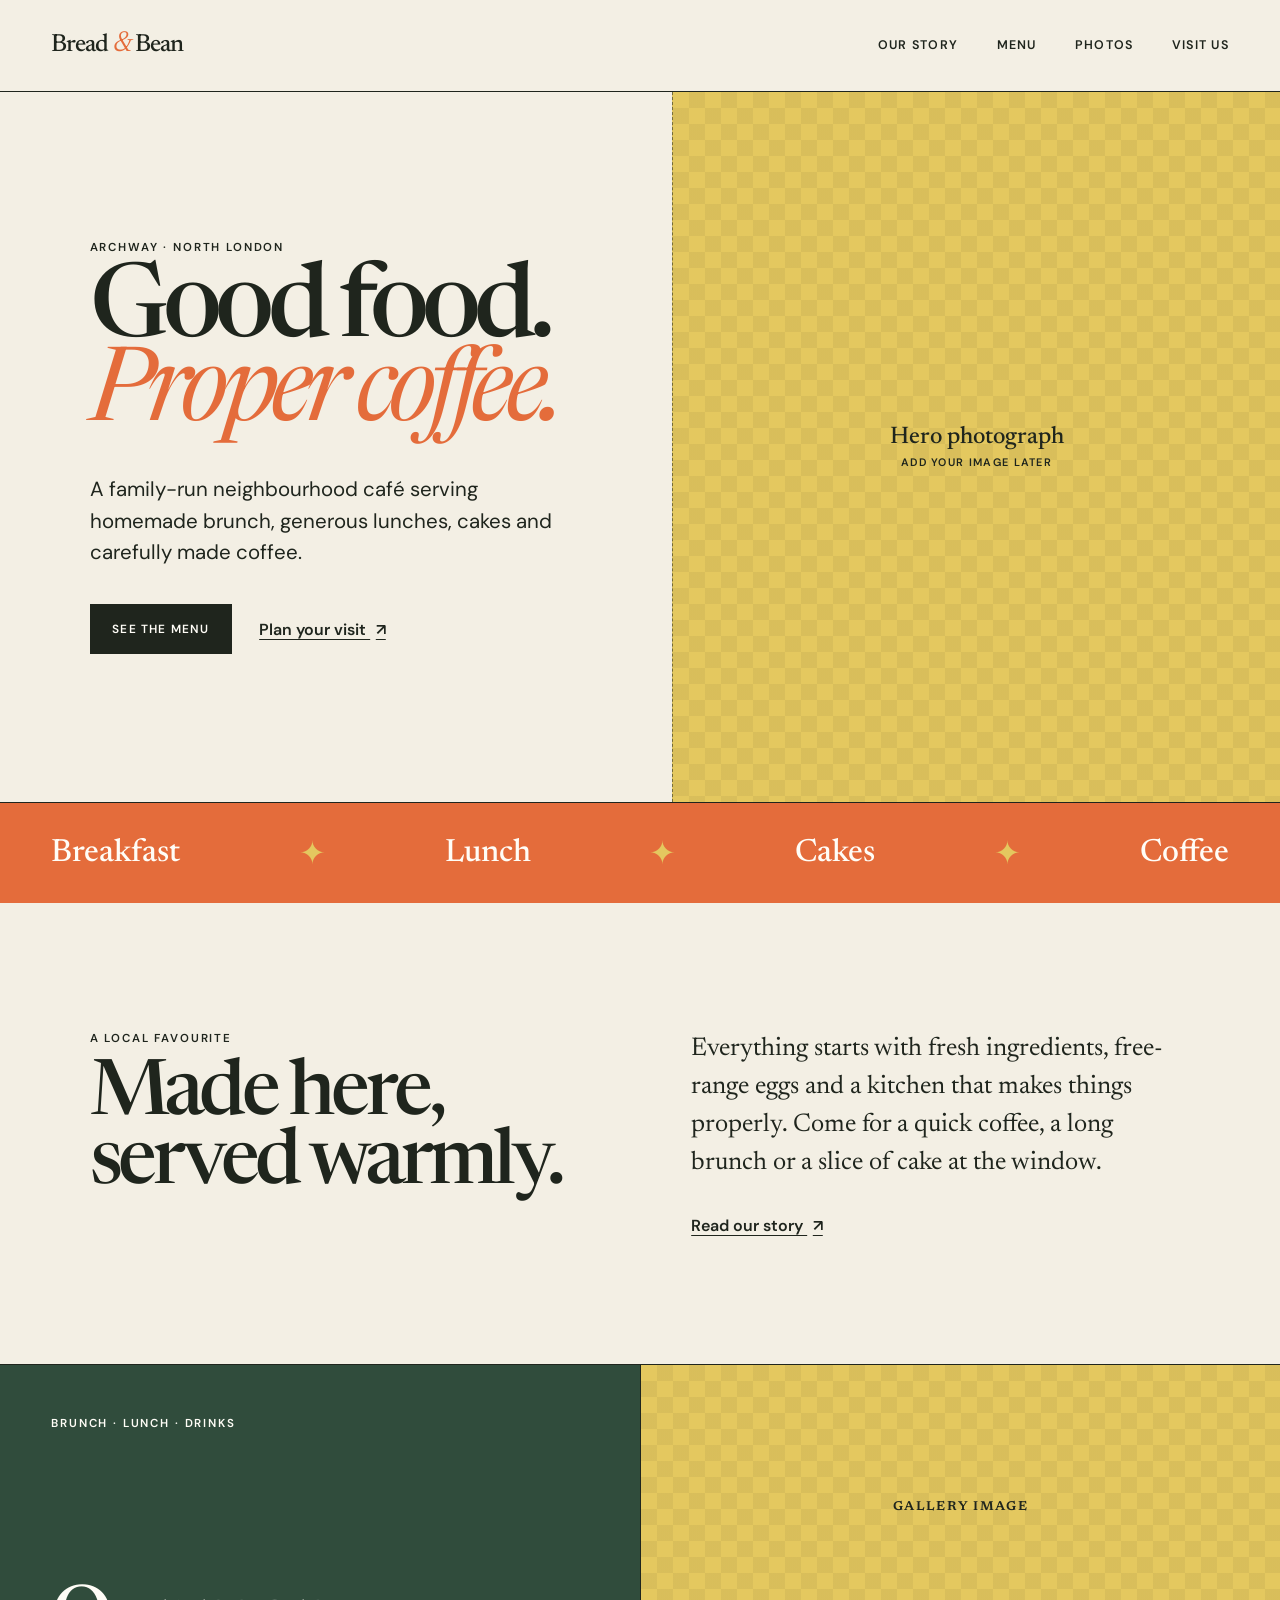
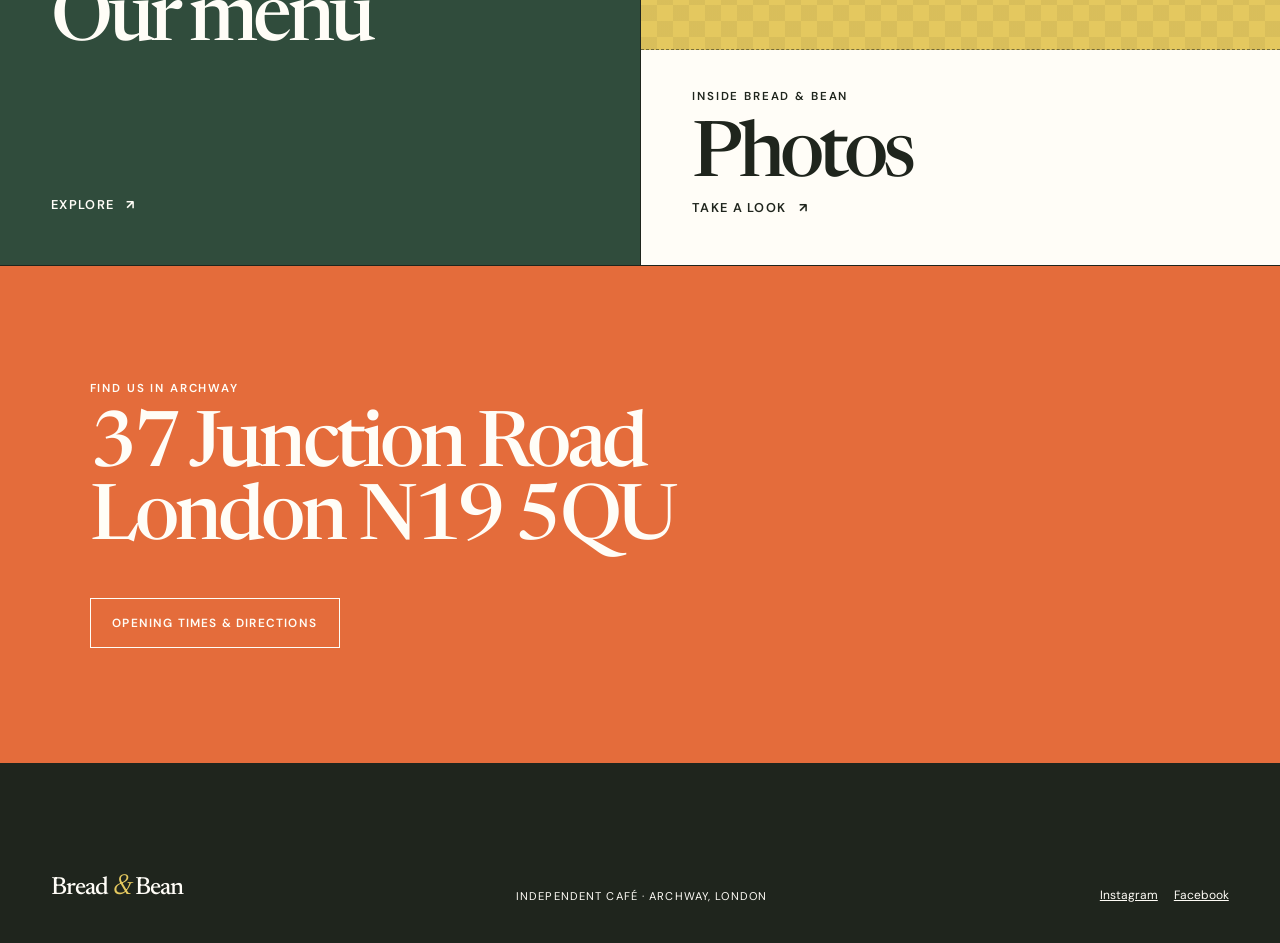
==== index.html @ e7929619 "v1" ====
<!doctype html>
<html lang="en-GB">
<head>
  <meta charset="utf-8">
  <meta name="viewport" content="width=device-width, initial-scale=1">
  <meta name="description" content="Bread & Bean is an independent neighbourhood café serving homemade brunch, lunch and coffee.">
  <title>Bread & Bean | Neighbourhood café</title>
  <link rel="preconnect" href="https://fonts.googleapis.com">
  <link rel="preconnect" href="https://fonts.gstatic.com" crossorigin>
  <link href="https://fonts.googleapis.com/css2?family=DM+Sans:wght@400;500;600&family=Newsreader:opsz,wght@6..72,400;6..72,500&display=swap" rel="stylesheet">
  <link rel="stylesheet" href="/assets/styles.css">
  <script src="https://identity.netlify.com/v1/netlify-identity-widget.js"></script>
  <script src="/assets/site.js" defer></script>
  <script src="/assets/identity.js" defer></script>
</head>
<body>
  <a class="skip-link" href="#main">Skip to content</a>
  <header class="site-header">
    <a class="brand" href="/" aria-label="Bread and Bean home">
      <span>Bread</span><i>&amp;</i><span>Bean</span>
    </a>
    <button class="nav-toggle" type="button" aria-expanded="false" aria-controls="site-nav">Menu</button>
    <nav id="site-nav" class="site-nav" aria-label="Main navigation">
      <a href="/story.html">Our story</a>
      <a href="/menu.html">Menu</a>
      <a href="/gallery.html">Photos</a>
      <a href="/contact.html">Visit us</a>
    </nav>
  </header>

  <main id="main">
    <section class="hero">
      <div class="hero-copy">
        <p class="eyebrow">Archway · North London</p>
        <h1>Good food.<br><em>Proper coffee.</em></h1>
        <p class="hero-intro">A family-run neighbourhood café serving homemade brunch, generous lunches, cakes and carefully made coffee.</p>
        <div class="button-row">
          <a class="button button-dark" href="/menu.html">See the menu</a>
          <a class="text-link" href="/contact.html">Plan your visit <span>↗</span></a>
        </div>
      </div>
      <div class="image-placeholder hero-placeholder" role="img" aria-label="Placeholder for café hero photograph">
        <span>Hero photograph</span>
        <small>Add your image later</small>
      </div>
    </section>

    <section class="marquee" aria-label="What we serve">
      <span>Breakfast</span><i>✦</i><span>Lunch</span><i>✦</i><span>Cakes</span><i>✦</i><span>Coffee</span>
    </section>

    <section class="welcome split-section">
      <div>
        <p class="eyebrow">A local favourite</p>
        <h2>Made here,<br>served warmly.</h2>
      </div>
      <div class="body-copy">
        <p>Everything starts with fresh ingredients, free-range eggs and a kitchen that makes things properly. Come for a quick coffee, a long brunch or a slice of cake at the window.</p>
        <a class="text-link" href="/story.html">Read our story <span>↗</span></a>
      </div>
    </section>

    <section class="feature-grid">
      <a class="feature-card feature-menu" href="/menu.html">
        <p class="eyebrow">Brunch · Lunch · Drinks</p>
        <h2>Our menu</h2>
        <span>Explore <b>↗</b></span>
      </a>
      <a class="feature-card feature-photo" href="/gallery.html">
        <div class="image-placeholder card-placeholder" aria-hidden="true"><span>Gallery image</span></div>
        <div>
          <p class="eyebrow">Inside Bread &amp; Bean</p>
          <h2>Photos</h2>
          <span>Take a look <b>↗</b></span>
        </div>
      </a>
    </section>

    <section class="visit-strip">
      <p class="eyebrow">Find us in Archway</p>
      <h2>37 Junction Road<br>London N19 5QU</h2>
      <a class="button button-light" href="/contact.html">Opening times &amp; directions</a>
    </section>
  </main>

  <footer class="site-footer">
    <a class="brand brand-footer" href="/"><span>Bread</span><i>&amp;</i><span>Bean</span></a>
    <p>Independent café · Archway, London</p>
    <div>
      <a href="#" aria-label="Instagram placeholder">Instagram</a>
      <a href="#" aria-label="Facebook placeholder">Facebook</a>
    </div>
  </footer>
</body>
</html>
---- assets/styles.css ----
:root {
  --cream: #f3efe4;
  --ink: #1f251d;
  --green: #304c3c;
  --orange: #e46c3b;
  --yellow: #e4c85f;
  --white: #fffdf7;
  --line: rgba(31, 37, 29, .24);
  --serif: "Newsreader", Georgia, serif;
  --sans: "DM Sans", Arial, sans-serif;
}

* { box-sizing: border-box; }
html { scroll-behavior: smooth; }
body { margin: 0; background: var(--cream); color: var(--ink); font-family: var(--sans); }
a { color: inherit; }
img { display: block; max-width: 100%; }
.skip-link { position: fixed; left: 1rem; top: -4rem; z-index: 20; background: var(--ink); color: white; padding: .8rem 1rem; }
.skip-link:focus { top: 1rem; }
.eyebrow { margin: 0 0 1rem; font-size: .72rem; font-weight: 600; letter-spacing: .16em; text-transform: uppercase; }

.site-header {
  min-height: 92px;
  padding: 0 clamp(1.25rem, 4vw, 4rem);
  display: flex;
  align-items: center;
  justify-content: space-between;
  border-bottom: 1px solid var(--ink);
  background: var(--cream);
  position: relative;
  z-index: 10;
}
.brand { display: flex; align-items: baseline; gap: .28rem; text-decoration: none; font: 500 1.55rem/1 var(--serif); letter-spacing: -.04em; }
.brand i { color: var(--orange); font-size: 1.8rem; font-weight: 400; }
.site-nav { display: flex; align-items: center; gap: clamp(1.25rem, 3vw, 2.7rem); }
.site-nav a { font-size: .78rem; font-weight: 600; text-decoration: none; text-transform: uppercase; letter-spacing: .1em; padding: .5rem 0; border-bottom: 1px solid transparent; }
.site-nav a:hover, .site-nav a.active { border-color: var(--ink); }
.nav-toggle { display: none; border: 0; background: none; font: 600 .78rem var(--sans); text-transform: uppercase; letter-spacing: .1em; }

.hero { min-height: 710px; display: grid; grid-template-columns: 1.05fr .95fr; border-bottom: 1px solid var(--ink); }
.hero-copy { padding: clamp(5rem, 9vw, 9rem) clamp(1.25rem, 7vw, 7rem); align-self: center; }
.hero h1, .page-hero h1 { margin: 0; font: 500 clamp(4.2rem, 8vw, 8.5rem)/.82 var(--serif); letter-spacing: -.065em; }
.hero h1 em, .page-hero h1 em { color: var(--orange); font-weight: 400; }
.hero-intro { max-width: 34rem; margin: 2.2rem 0; font: 400 clamp(1.1rem, 1.6vw, 1.35rem)/1.55 var(--sans); }
.button-row { display: flex; align-items: center; gap: 1.7rem; flex-wrap: wrap; }
.button { display: inline-flex; padding: 1rem 1.35rem; border: 1px solid var(--ink); text-decoration: none; font-size: .74rem; font-weight: 600; text-transform: uppercase; letter-spacing: .1em; }
.button-dark { background: var(--ink); color: var(--white); }
.button-light { color: var(--white); border-color: var(--white); }
.text-link { display: inline-block; font-weight: 600; text-underline-offset: .25rem; }
.text-link span { margin-left: .35rem; }

.image-placeholder {
  min-height: 260px;
  display: grid;
  place-content: center;
  gap: .35rem;
  padding: 2rem;
  text-align: center;
  background-color: var(--yellow);
  background-image: linear-gradient(45deg, rgba(31,37,29,.06) 25%, transparent 25%), linear-gradient(-45deg, rgba(31,37,29,.06) 25%, transparent 25%), linear-gradient(45deg, transparent 75%, rgba(31,37,29,.06) 75%), linear-gradient(-45deg, transparent 75%, rgba(31,37,29,.06) 75%);
  background-size: 32px 32px;
  background-position: 0 0, 0 16px, 16px -16px, -16px 0;
  border: 1px dashed rgba(31,37,29,.55);
}
.image-placeholder span { font: 500 1.5rem var(--serif); }
.image-placeholder small { font-size: .68rem; font-weight: 600; text-transform: uppercase; letter-spacing: .12em; }
.hero-placeholder { min-height: 710px; border-width: 0 0 0 1px; }

.marquee { min-height: 100px; display: flex; align-items: center; justify-content: space-around; gap: 1rem; overflow: hidden; background: var(--orange); color: var(--white); font: 500 clamp(1.25rem, 2.5vw, 2.1rem) var(--serif); }
.marquee i { font-style: normal; color: var(--yellow); }
.split-section { padding: clamp(5rem, 10vw, 10rem) clamp(1.25rem, 7vw, 7rem); display: grid; grid-template-columns: 1fr 1fr; gap: 8vw; border-bottom: 1px solid var(--ink); }
.split-section h2 { margin: 0; font: 500 clamp(3.6rem, 6vw, 6.5rem)/.9 var(--serif); letter-spacing: -.055em; }
.body-copy { align-self: end; max-width: 38rem; }
.body-copy p { margin: 0 0 2rem; font: 400 clamp(1.25rem, 2vw, 1.65rem)/1.48 var(--serif); }

.feature-grid { display: grid; grid-template-columns: 1fr 1fr; border-bottom: 1px solid var(--ink); }
.feature-card { min-height: 500px; padding: clamp(2rem, 4vw, 4rem); text-decoration: none; display: flex; flex-direction: column; justify-content: space-between; }
.feature-card + .feature-card { border-left: 1px solid var(--ink); }
.feature-card h2 { margin: 0; font: 500 clamp(3.5rem, 6vw, 6rem) var(--serif); letter-spacing: -.06em; }
.feature-card > span, .feature-card > div > span { font-size: .8rem; font-weight: 600; text-transform: uppercase; letter-spacing: .1em; }
.feature-card b { margin-left: .5rem; }
.feature-menu { background: var(--green); color: var(--white); }
.feature-photo { padding: 0; background: var(--white); }
.feature-photo > div:last-child { padding: 2rem clamp(2rem, 4vw, 4rem) 3rem; }
.card-placeholder { min-height: 285px; border-width: 0 0 1px; }
.visit-strip { padding: clamp(5rem, 9vw, 8rem) clamp(1.25rem, 7vw, 7rem); background: var(--orange); color: var(--white); }
.visit-strip h2 { margin: 1rem 0 2.5rem; font: 500 clamp(3.2rem, 6vw, 6rem)/.95 var(--serif); letter-spacing: -.05em; }

.page-hero { padding: clamp(5rem, 9vw, 9rem) clamp(1.25rem, 7vw, 7rem); border-bottom: 1px solid var(--ink); }
.page-hero > p:last-child { max-width: 38rem; margin: 2rem 0 0; font-size: 1.15rem; line-height: 1.5; }
.page-hero-story { background: var(--green); color: var(--white); }
.story-layout { padding: clamp(4rem, 8vw, 8rem) clamp(1.25rem, 7vw, 7rem); display: grid; grid-template-columns: .9fr 1.1fr; gap: clamp(3rem, 8vw, 9rem); }
.portrait-placeholder { min-height: 650px; }
.story-copy { align-self: center; max-width: 42rem; }
.story-copy p { font: 400 1.15rem/1.65 var(--sans); }
.story-copy .lead { font: 400 clamp(2rem, 3.3vw, 3.4rem)/1.12 var(--serif); letter-spacing: -.035em; }
.story-copy .button { margin-top: 1.5rem; }
.quote-section { padding: clamp(5rem, 9vw, 9rem) clamp(1.25rem, 12vw, 12rem); text-align: center; background: var(--yellow); border-top: 1px solid var(--ink); }
.quote-section blockquote { margin: 0 auto 2rem; max-width: 950px; font: 500 clamp(3rem, 6vw, 6rem)/1 var(--serif); letter-spacing: -.05em; }

.menu-heading { background: var(--yellow); }
.menu-shell { padding: 0 clamp(1.25rem, 7vw, 7rem) clamp(5rem, 9vw, 9rem); }
.menu-tabs { position: sticky; top: 0; z-index: 5; display: grid; grid-template-columns: repeat(3, 1fr); background: var(--cream); border-bottom: 1px solid var(--ink); }
.menu-tabs button { padding: 1.5rem .5rem; border: 0; border-right: 1px solid var(--ink); background: transparent; color: var(--ink); font: 600 .8rem var(--sans); letter-spacing: .16em; text-transform: uppercase; cursor: pointer; }
.menu-tabs button:last-child { border-right: 0; }
.menu-tabs button[aria-selected="true"] { background: var(--ink); color: var(--white); }
.menu-panel { min-height: 520px; }
.menu-section { padding: clamp(4rem, 7vw, 7rem) 0; display: grid; grid-template-columns: .35fr .65fr; gap: clamp(2rem, 8vw, 8rem); border-bottom: 1px solid var(--ink); }
.menu-section-heading h2 { margin: 0; font: 500 clamp(2.5rem, 4vw, 4.2rem) var(--serif); letter-spacing: -.045em; }
.menu-items { border-top: 1px solid var(--ink); }
.menu-item { display: grid; grid-template-columns: 1fr auto; gap: 2rem; padding: 1.5rem 0; border-bottom: 1px solid var(--line); }
.menu-item h3 { margin: 0; font: 500 1.45rem var(--serif); }
.menu-item h3 small { font: 600 .62rem var(--sans); letter-spacing: .08em; }
.menu-item p { margin: .45rem 0 0; max-width: 38rem; color: rgba(31,37,29,.75); line-height: 1.45; }
.menu-item > strong { font-size: .95rem; }
.menu-note { padding-top: 2rem; display: flex; justify-content: space-between; gap: 2rem; font-size: .78rem; }
.loading-message, .error-message, .empty-message { padding: 5rem 0; text-align: center; }

.gallery-heading { background: var(--orange); color: var(--white); }
.gallery-grid { padding: clamp(1.25rem, 3vw, 3rem); display: grid; grid-template-columns: repeat(12, 1fr); gap: clamp(1rem, 2vw, 2rem); }
.gallery-item { margin: 0; grid-column: span 4; }
.gallery-item:nth-child(5n+1), .gallery-item:nth-child(5n+4) { grid-column: span 7; }
.gallery-item:nth-child(5n+2), .gallery-item:nth-child(5n+5) { grid-column: span 5; }
.gallery-item img, .gallery-item .image-placeholder { width: 100%; aspect-ratio: 4 / 3; object-fit: cover; }
.gallery-item:nth-child(even) img, .gallery-item:nth-child(even) .image-placeholder { aspect-ratio: 3 / 4; }
.gallery-item figcaption { padding: .65rem 0; font-size: .75rem; }
.gallery-grid > .loading-message, .gallery-grid > .error-message, .gallery-grid > .empty-message { grid-column: 1 / -1; }

.contact-heading { background: var(--green); color: var(--white); }
.contact-layout { display: grid; grid-template-columns: 1fr 1fr; min-height: 700px; }
.contact-details { padding: clamp(3rem, 7vw, 7rem); }
.contact-details article { padding: 0 0 4rem; margin: 0 0 4rem; border-bottom: 1px solid var(--ink); }
.contact-details article:last-child { border: 0; margin: 0; }
.contact-details h2 { margin: 0 0 2rem; font: 500 clamp(2.4rem, 4vw, 4rem)/1.05 var(--serif); letter-spacing: -.04em; }
.hours { margin: 0; }
.hours div { display: flex; justify-content: space-between; padding: 1rem 0; border-bottom: 1px solid var(--line); }
.hours dt, .hours dd { margin: 0; }
.small-note { font-size: .72rem; opacity: .7; }
.map-placeholder { min-height: 700px; border-width: 0 0 0 1px; }

.site-footer { min-height: 180px; padding: 2.5rem clamp(1.25rem, 4vw, 4rem); display: flex; align-items: flex-end; justify-content: space-between; gap: 2rem; background: var(--ink); color: var(--white); }
.brand-footer i { color: var(--yellow); }
.site-footer p { margin: 0; font-size: .7rem; text-transform: uppercase; letter-spacing: .1em; }
.site-footer > div { display: flex; gap: 1rem; }
.site-footer > div a { font-size: .75rem; }
.not-found { min-height: 100vh; display: grid; place-content: center; padding: 2rem; }
.not-found main { max-width: 700px; }
.not-found h1 { font: 500 clamp(4rem, 8vw, 8rem)/.9 var(--serif); letter-spacing: -.06em; }

@media (max-width: 800px) {
  .site-header { min-height: 72px; }
  .nav-toggle { display: block; }
  .site-nav { display: none; position: absolute; top: 71px; left: 0; right: 0; flex-direction: column; align-items: stretch; gap: 0; padding: 1rem 1.25rem 1.5rem; background: var(--cream); border-bottom: 1px solid var(--ink); }
  .site-nav.open { display: flex; }
  .site-nav a { padding: 1rem 0; border-bottom: 1px solid var(--line); }
  .hero, .split-section, .story-layout, .contact-layout { grid-template-columns: 1fr; }
  .hero { min-height: 0; }
  .hero-copy { padding-top: 5rem; padding-bottom: 5rem; }
  .hero h1, .page-hero h1 { font-size: clamp(3.7rem, 17vw, 6rem); }
  .hero-placeholder { min-height: 480px; border-width: 1px 0 0; }
  .marquee { justify-content: flex-start; padding: 0 1.25rem; }
  .marquee span:nth-of-type(n+3), .marquee i:nth-of-type(n+3) { display: none; }
  .feature-grid { grid-template-columns: 1fr; }
  .feature-card + .feature-card { border-left: 0; border-top: 1px solid var(--ink); }
  .feature-card { min-height: 400px; }
  .site-footer { align-items: flex-start; flex-direction: column; }
  .portrait-placeholder, .map-placeholder { min-height: 480px; border-width: 1px 0 0; }
  .menu-shell { padding-left: 0; padding-right: 0; }
  .menu-panel, .menu-note { padding-left: 1.25rem; padding-right: 1.25rem; }
  .menu-section { grid-template-columns: 1fr; }
  .menu-note { flex-direction: column; }
  .gallery-grid { grid-template-columns: 1fr 1fr; }
  .gallery-item, .gallery-item:nth-child(n) { grid-column: span 1; }
}

@media (max-width: 520px) {
  .gallery-grid { grid-template-columns: 1fr; }
  .button-row { align-items: flex-start; flex-direction: column; }
  .menu-tabs button { font-size: .68rem; padding: 1.2rem .3rem; }
}

@media (prefers-reduced-motion: reduce) {
  html { scroll-behavior: auto; }
}
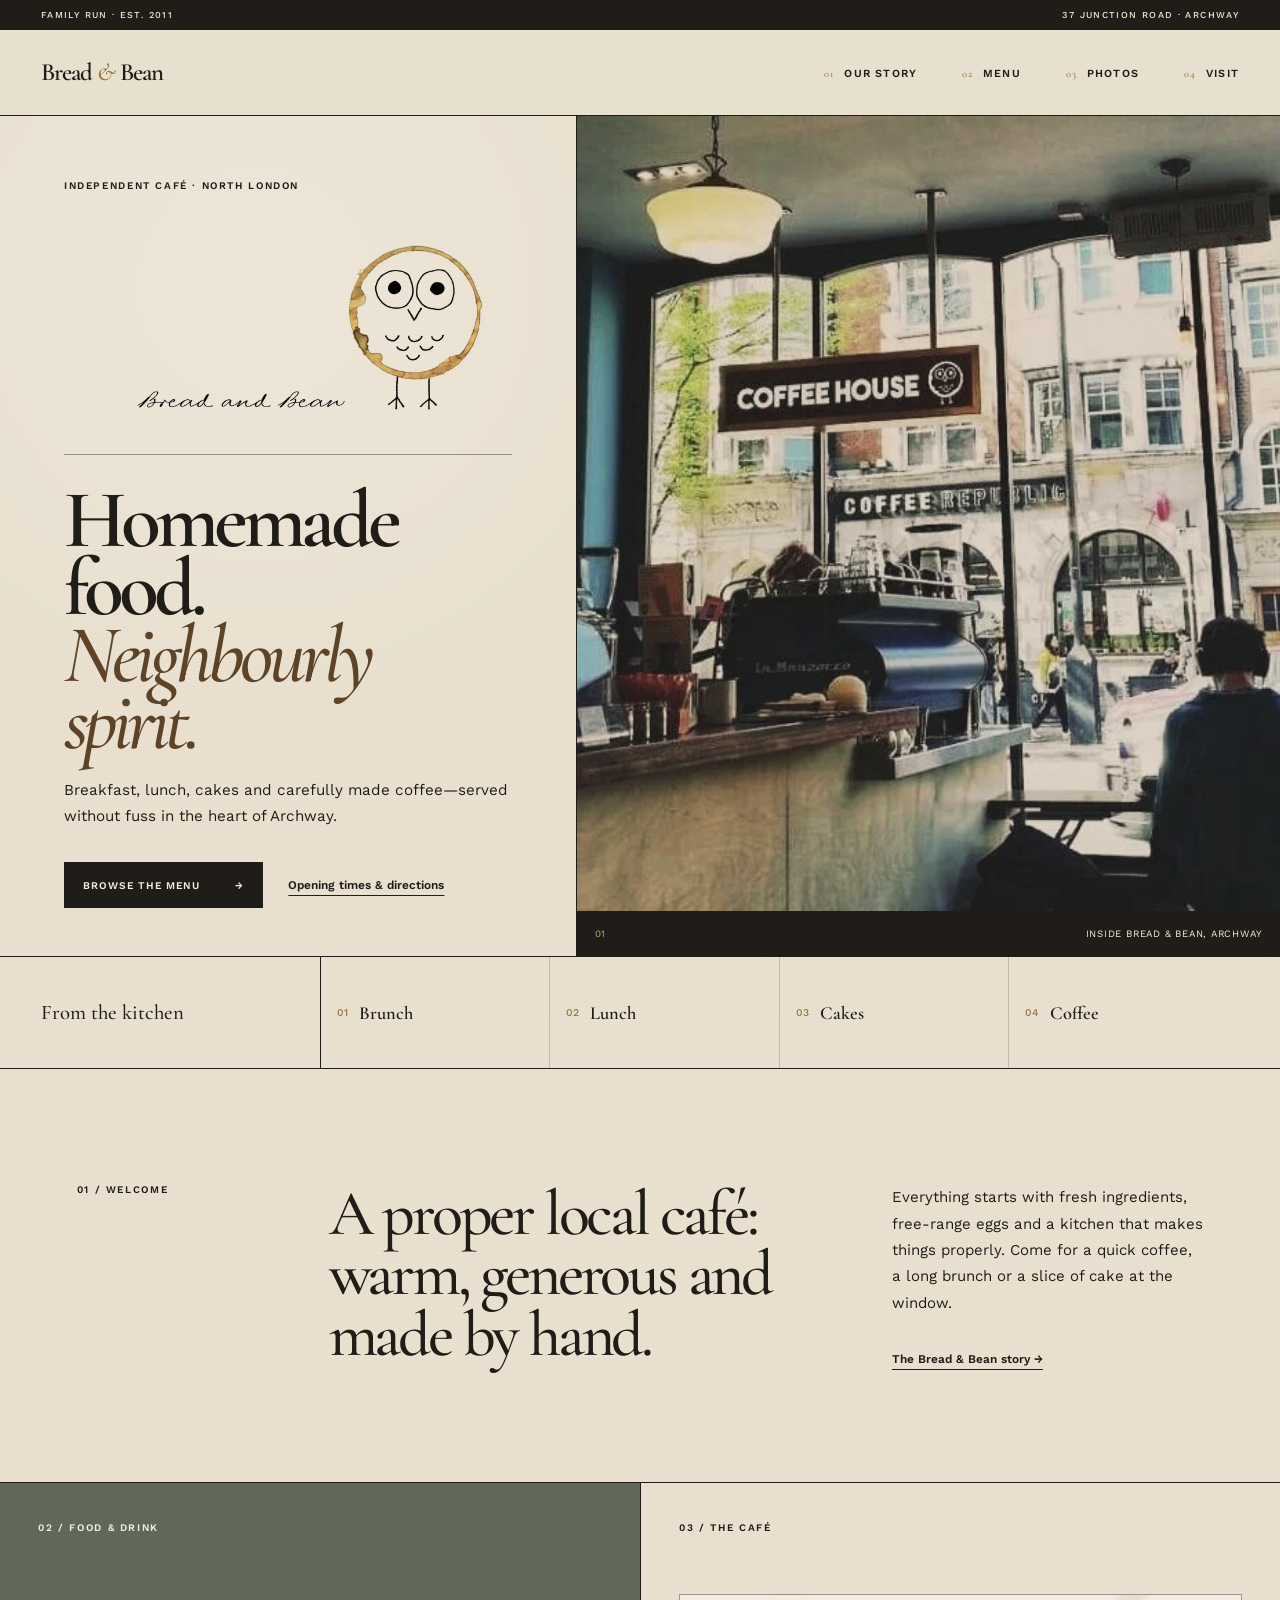
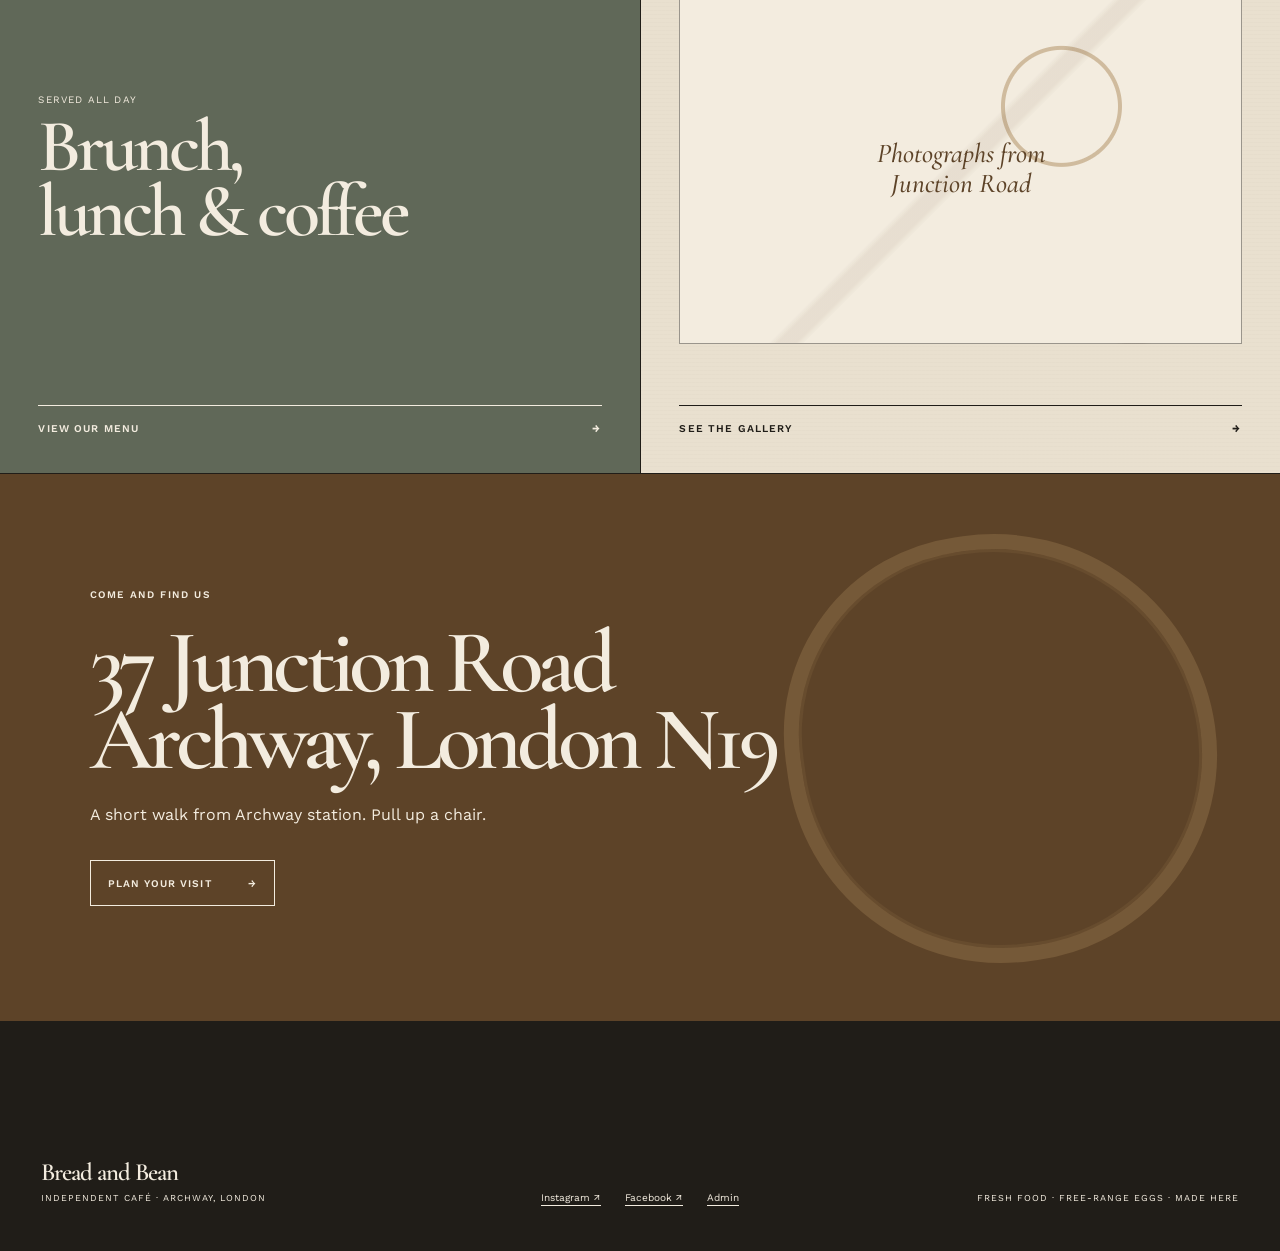
==== commit f14c25b7: "Redesign" ====
--- a/index.html
+++ b/index.html
@@ -3,93 +3,110 @@
 <head>
   <meta charset="utf-8">
   <meta name="viewport" content="width=device-width, initial-scale=1">
-  <meta name="description" content="Bread & Bean is an independent neighbourhood café serving homemade brunch, lunch and coffee.">
-  <title>Bread & Bean | Neighbourhood café</title>
+  <meta name="description" content="Bread & Bean is an independent neighbourhood café serving homemade brunch, lunch and coffee in Archway.">
+  <title>Bread & Bean | Archway neighbourhood café</title>
   <link rel="preconnect" href="https://fonts.googleapis.com">
   <link rel="preconnect" href="https://fonts.gstatic.com" crossorigin>
-  <link href="https://fonts.googleapis.com/css2?family=DM+Sans:wght@400;500;600&family=Newsreader:opsz,wght@6..72,400;6..72,500&display=swap" rel="stylesheet">
+  <link href="https://fonts.googleapis.com/css2?family=Cormorant+Garamond:ital,wght@0,500;0,600;1,500&family=Work+Sans:wght@400;500;600&display=swap" rel="stylesheet">
   <link rel="stylesheet" href="/assets/styles.css">
-  <script src="https://identity.netlify.com/v1/netlify-identity-widget.js"></script>
   <script src="/assets/site.js" defer></script>
-  <script src="/assets/identity.js" defer></script>
 </head>
 <body>
   <a class="skip-link" href="#main">Skip to content</a>
+  <div class="utility-bar">
+    <span>Family run · Est. 2011</span>
+    <span>37 Junction Road · Archway</span>
+  </div>
   <header class="site-header">
-    <a class="brand" href="/" aria-label="Bread and Bean home">
-      <span>Bread</span><i>&amp;</i><span>Bean</span>
-    </a>
+    <a class="brand" href="/" aria-label="Bread and Bean home">Bread <i>&amp;</i> Bean</a>
     <button class="nav-toggle" type="button" aria-expanded="false" aria-controls="site-nav">Menu</button>
     <nav id="site-nav" class="site-nav" aria-label="Main navigation">
-      <a href="/story.html">Our story</a>
-      <a href="/menu.html">Menu</a>
-      <a href="/gallery.html">Photos</a>
-      <a href="/contact.html">Visit us</a>
+      <a href="/story.html"><span>01</span> Our story</a>
+      <a href="/menu.html"><span>02</span> Menu</a>
+      <a href="/gallery.html"><span>03</span> Photos</a>
+      <a href="/contact.html"><span>04</span> Visit</a>
     </nav>
   </header>
 
   <main id="main">
-    <section class="hero">
-      <div class="hero-copy">
-        <p class="eyebrow">Archway · North London</p>
-        <h1>Good food.<br><em>Proper coffee.</em></h1>
-        <p class="hero-intro">A family-run neighbourhood café serving homemade brunch, generous lunches, cakes and carefully made coffee.</p>
-        <div class="button-row">
-          <a class="button button-dark" href="/menu.html">See the menu</a>
-          <a class="text-link" href="/contact.html">Plan your visit <span>↗</span></a>
+    <section class="home-hero">
+      <div class="hero-brand-panel">
+        <p class="index-label">Independent café · North London</p>
+        <img class="hero-logo" src="/assets/bread-and-bean-logo.webp" alt="Bread and Bean, illustrated owl logo">
+        <div class="hero-statement">
+          <h1>Homemade food.<br><em>Neighbourly spirit.</em></h1>
+          <p>Breakfast, lunch, cakes and carefully made coffee—served without fuss in the heart of Archway.</p>
+        </div>
+        <div class="hero-actions">
+          <a class="button button-ink" href="/menu.html">Browse the menu <span>→</span></a>
+          <a class="underlined-link" href="/contact.html">Opening times &amp; directions</a>
         </div>
       </div>
-      <div class="image-placeholder hero-placeholder" role="img" aria-label="Placeholder for café hero photograph">
-        <span>Hero photograph</span>
-        <small>Add your image later</small>
+      <figure class="hero-photo">
+        <img src="/assets/uploads/img-20200330-wa0036.webp" alt="Inside Bread and Bean café looking onto Junction Road">
+        <figcaption><span>01</span> Inside Bread &amp; Bean, Archway</figcaption>
+      </figure>
+    </section>
+
+    <section class="service-ledger" aria-label="What Bread and Bean serves">
+      <p>From the kitchen</p>
+      <ul>
+        <li><span>01</span> Brunch</li>
+        <li><span>02</span> Lunch</li>
+        <li><span>03</span> Cakes</li>
+        <li><span>04</span> Coffee</li>
+      </ul>
+    </section>
+
+    <section class="home-intro ruled-section">
+      <div class="section-number">01 / Welcome</div>
+      <div>
+        <p class="large-copy">A proper local café: warm, generous and made by hand.</p>
+      </div>
+      <div class="body-copy">
+        <p>Everything starts with fresh ingredients, free-range eggs and a kitchen that makes things properly. Come for a quick coffee, a long brunch or a slice of cake at the window.</p>
+        <a class="underlined-link" href="/story.html">The Bread &amp; Bean story →</a>
       </div>
     </section>
 
-    <section class="marquee" aria-label="What we serve">
-      <span>Breakfast</span><i>✦</i><span>Lunch</span><i>✦</i><span>Cakes</span><i>✦</i><span>Coffee</span>
-    </section>
-
-    <section class="welcome split-section">
-      <div>
-        <p class="eyebrow">A local favourite</p>
-        <h2>Made here,<br>served warmly.</h2>
-      </div>
-      <div class="body-copy">
-        <p>Everything starts with fresh ingredients, free-range eggs and a kitchen that makes things properly. Come for a quick coffee, a long brunch or a slice of cake at the window.</p>
-        <a class="text-link" href="/story.html">Read our story <span>↗</span></a>
-      </div>
-    </section>
-
-    <section class="feature-grid">
-      <a class="feature-card feature-menu" href="/menu.html">
-        <p class="eyebrow">Brunch · Lunch · Drinks</p>
-        <h2>Our menu</h2>
-        <span>Explore <b>↗</b></span>
+    <section class="home-cards">
+      <a class="editorial-card menu-card" href="/menu.html">
+        <span class="card-index">02 / Food &amp; drink</span>
+        <div>
+          <p>Served all day</p>
+          <h2>Brunch,<br>lunch &amp; coffee</h2>
+        </div>
+        <span class="card-link">View our menu <b>→</b></span>
       </a>
-      <a class="feature-card feature-photo" href="/gallery.html">
-        <div class="image-placeholder card-placeholder" aria-hidden="true"><span>Gallery image</span></div>
-        <div>
-          <p class="eyebrow">Inside Bread &amp; Bean</p>
-          <h2>Photos</h2>
-          <span>Take a look <b>↗</b></span>
+      <a class="editorial-card gallery-card" href="/gallery.html">
+        <span class="card-index">03 / The café</span>
+        <div class="paper-photo-placeholder">
+          <span>Photographs from<br>Junction Road</span>
         </div>
+        <span class="card-link">See the gallery <b>→</b></span>
       </a>
     </section>
 
-    <section class="visit-strip">
-      <p class="eyebrow">Find us in Archway</p>
-      <h2>37 Junction Road<br>London N19 5QU</h2>
-      <a class="button button-light" href="/contact.html">Opening times &amp; directions</a>
+    <section class="visit-callout">
+      <div class="coffee-ring" aria-hidden="true"></div>
+      <p class="index-label">Come and find us</p>
+      <h2>37 Junction Road<br>Archway, London N19</h2>
+      <p>A short walk from Archway station. Pull up a chair.</p>
+      <a class="button button-paper" href="/contact.html">Plan your visit <span>→</span></a>
     </section>
   </main>
 
   <footer class="site-footer">
-    <a class="brand brand-footer" href="/"><span>Bread</span><i>&amp;</i><span>Bean</span></a>
-    <p>Independent café · Archway, London</p>
     <div>
-      <a href="#" aria-label="Instagram placeholder">Instagram</a>
-      <a href="#" aria-label="Facebook placeholder">Facebook</a>
+      <a class="footer-brand" href="/">Bread and Bean</a>
+      <p>Independent café · Archway, London</p>
     </div>
+    <div class="footer-links">
+      <a href="#">Instagram ↗</a>
+      <a href="#">Facebook ↗</a>
+      <a href="/admin/">Admin</a>
+    </div>
+    <p class="footer-note">Fresh food · Free-range eggs · Made here</p>
   </footer>
 </body>
 </html>
--- a/assets/styles.css
+++ b/assets/styles.css
@@ -1,182 +1,369 @@
 :root {
-  --cream: #f3efe4;
-  --ink: #1f251d;
-  --green: #304c3c;
-  --orange: #e46c3b;
-  --yellow: #e4c85f;
-  --white: #fffdf7;
-  --line: rgba(31, 37, 29, .24);
-  --serif: "Newsreader", Georgia, serif;
-  --sans: "DM Sans", Arial, sans-serif;
+  --paper: #e9e0cf;
+  --paper-light: #f3ecdf;
+  --ink: #201d18;
+  --coffee: #9a713b;
+  --coffee-dark: #5d4328;
+  --clay: #994c34;
+  --moss: #606858;
+  --rule: rgba(32, 29, 24, .42);
+  --soft-rule: rgba(32, 29, 24, .18);
+  --serif: "Cormorant Garamond", Georgia, serif;
+  --sans: "Work Sans", Arial, sans-serif;
 }
 
 * { box-sizing: border-box; }
 html { scroll-behavior: smooth; }
-body { margin: 0; background: var(--cream); color: var(--ink); font-family: var(--sans); }
+body {
+  margin: 0;
+  color: var(--ink);
+  background:
+    radial-gradient(circle at 20% 10%, rgba(255,255,255,.22), transparent 28rem),
+    repeating-linear-gradient(0deg, rgba(50,40,25,.016) 0, rgba(50,40,25,.016) 1px, transparent 1px, transparent 4px),
+    var(--paper);
+  font-family: var(--sans);
+  -webkit-font-smoothing: antialiased;
+}
 a { color: inherit; }
 img { display: block; max-width: 100%; }
-.skip-link { position: fixed; left: 1rem; top: -4rem; z-index: 20; background: var(--ink); color: white; padding: .8rem 1rem; }
+button { color: inherit; }
+.skip-link { position: fixed; left: 1rem; top: -5rem; z-index: 50; padding: .8rem 1rem; background: var(--ink); color: var(--paper-light); }
 .skip-link:focus { top: 1rem; }
-.eyebrow { margin: 0 0 1rem; font-size: .72rem; font-weight: 600; letter-spacing: .16em; text-transform: uppercase; }
-
-.site-header {
-  min-height: 92px;
-  padding: 0 clamp(1.25rem, 4vw, 4rem);
+
+.utility-bar {
+  min-height: 30px;
+  padding: 0 clamp(1rem, 3.2vw, 3.5rem);
   display: flex;
   align-items: center;
   justify-content: space-between;
-  border-bottom: 1px solid var(--ink);
-  background: var(--cream);
+  background: var(--ink);
+  color: var(--paper-light);
+  font-size: .57rem;
+  font-weight: 500;
+  letter-spacing: .15em;
+  text-transform: uppercase;
+}
+.site-header {
+  min-height: 86px;
+  padding: 0 clamp(1rem, 3.2vw, 3.5rem);
+  display: flex;
+  align-items: center;
+  justify-content: space-between;
+  border-bottom: 1px solid var(--ink);
+  background: rgba(233,224,207,.96);
   position: relative;
-  z-index: 10;
-}
-.brand { display: flex; align-items: baseline; gap: .28rem; text-decoration: none; font: 500 1.55rem/1 var(--serif); letter-spacing: -.04em; }
-.brand i { color: var(--orange); font-size: 1.8rem; font-weight: 400; }
-.site-nav { display: flex; align-items: center; gap: clamp(1.25rem, 3vw, 2.7rem); }
-.site-nav a { font-size: .78rem; font-weight: 600; text-decoration: none; text-transform: uppercase; letter-spacing: .1em; padding: .5rem 0; border-bottom: 1px solid transparent; }
+  z-index: 20;
+}
+.brand, .footer-brand {
+  text-decoration: none;
+  font: 600 1.55rem/1 var(--serif);
+  letter-spacing: -.04em;
+}
+.brand i { color: var(--coffee); font-weight: 500; }
+.site-nav { display: flex; align-items: center; gap: clamp(1.5rem, 3.5vw, 3.8rem); }
+.site-nav a {
+  padding: .55rem 0 .35rem;
+  border-bottom: 1px solid transparent;
+  text-decoration: none;
+  font-size: .68rem;
+  font-weight: 600;
+  letter-spacing: .11em;
+  text-transform: uppercase;
+}
+.site-nav a span { margin-right: .35rem; color: var(--coffee); font: 500 .65rem var(--serif); }
 .site-nav a:hover, .site-nav a.active { border-color: var(--ink); }
-.nav-toggle { display: none; border: 0; background: none; font: 600 .78rem var(--sans); text-transform: uppercase; letter-spacing: .1em; }
-
-.hero { min-height: 710px; display: grid; grid-template-columns: 1.05fr .95fr; border-bottom: 1px solid var(--ink); }
-.hero-copy { padding: clamp(5rem, 9vw, 9rem) clamp(1.25rem, 7vw, 7rem); align-self: center; }
-.hero h1, .page-hero h1 { margin: 0; font: 500 clamp(4.2rem, 8vw, 8.5rem)/.82 var(--serif); letter-spacing: -.065em; }
-.hero h1 em, .page-hero h1 em { color: var(--orange); font-weight: 400; }
-.hero-intro { max-width: 34rem; margin: 2.2rem 0; font: 400 clamp(1.1rem, 1.6vw, 1.35rem)/1.55 var(--sans); }
-.button-row { display: flex; align-items: center; gap: 1.7rem; flex-wrap: wrap; }
-.button { display: inline-flex; padding: 1rem 1.35rem; border: 1px solid var(--ink); text-decoration: none; font-size: .74rem; font-weight: 600; text-transform: uppercase; letter-spacing: .1em; }
-.button-dark { background: var(--ink); color: var(--white); }
-.button-light { color: var(--white); border-color: var(--white); }
-.text-link { display: inline-block; font-weight: 600; text-underline-offset: .25rem; }
-.text-link span { margin-left: .35rem; }
-
-.image-placeholder {
-  min-height: 260px;
+.nav-toggle { display: none; border: 0; background: transparent; font: 600 .67rem var(--sans); letter-spacing: .12em; text-transform: uppercase; }
+
+.index-label, .masthead-index, .section-number, .card-index, .ledger-index {
+  margin: 0;
+  font-size: .63rem;
+  font-weight: 600;
+  letter-spacing: .16em;
+  text-transform: uppercase;
+}
+.home-hero {
+  min-height: 720px;
+  display: grid;
+  grid-template-columns: minmax(420px, .9fr) minmax(500px, 1.1fr);
+  border-bottom: 1px solid var(--ink);
+}
+.hero-brand-panel {
+  min-width: 0;
+  padding: clamp(3rem, 5vw, 5.5rem) clamp(1.5rem, 5vw, 5.5rem) 3rem;
+  display: flex;
+  flex-direction: column;
+}
+.hero-logo {
+  width: min(100%, 570px);
+  margin: 1.5rem 0 .25rem;
+  mix-blend-mode: multiply;
+}
+.hero-statement { margin-top: auto; padding-top: 2rem; border-top: 1px solid var(--rule); }
+.hero-statement h1, .page-masthead h1 {
+  margin: 0;
+  font: 600 clamp(3.7rem, 6.4vw, 7.3rem)/.82 var(--serif);
+  letter-spacing: -.06em;
+}
+.hero-statement h1 em, .page-masthead h1 em { color: var(--coffee-dark); font-weight: 500; }
+.hero-statement p { max-width: 35rem; margin: 1.4rem 0 0; font-size: .95rem; line-height: 1.7; }
+.hero-actions { margin-top: 2rem; display: flex; align-items: center; gap: 1.6rem; flex-wrap: wrap; }
+.button {
+  min-height: 46px;
+  padding: 0 1.1rem;
+  display: inline-flex;
+  align-items: center;
+  justify-content: space-between;
+  gap: 2.2rem;
+  border: 1px solid var(--ink);
+  text-decoration: none;
+  font-size: .64rem;
+  font-weight: 600;
+  letter-spacing: .1em;
+  text-transform: uppercase;
+}
+.button-ink { background: var(--ink); color: var(--paper-light); }
+.button-paper { border-color: var(--paper-light); color: var(--paper-light); }
+.underlined-link { text-underline-offset: .35rem; text-decoration-thickness: 1px; font-size: .74rem; font-weight: 600; }
+.hero-photo { min-width: 0; margin: 0; display: grid; grid-template-rows: 1fr auto; border-left: 1px solid var(--ink); background: var(--ink); }
+.hero-photo img { width: 100%; height: 100%; min-height: 660px; object-fit: cover; filter: saturate(.72) contrast(1.04) sepia(.12); }
+.hero-photo figcaption {
+  min-height: 45px;
+  padding: 0 1.1rem;
+  display: flex;
+  align-items: center;
+  justify-content: space-between;
+  color: var(--paper-light);
+  font-size: .61rem;
+  letter-spacing: .08em;
+  text-transform: uppercase;
+}
+.hero-photo figcaption span { color: #caa66d; }
+
+.service-ledger {
+  min-height: 112px;
+  padding: 0 clamp(1rem, 3.2vw, 3.5rem);
+  display: grid;
+  grid-template-columns: .7fr 2.3fr;
+  align-items: stretch;
+  border-bottom: 1px solid var(--ink);
+}
+.service-ledger > p { margin: 0; display: flex; align-items: center; font: 500 1.3rem var(--serif); border-right: 1px solid var(--ink); }
+.service-ledger ul { margin: 0; padding: 0; display: grid; grid-template-columns: repeat(4, 1fr); list-style: none; }
+.service-ledger li { padding: 0 1rem; display: flex; align-items: center; gap: .7rem; border-right: 1px solid var(--soft-rule); font: 600 1.15rem var(--serif); }
+.service-ledger li:last-child { border-right: 0; }
+.service-ledger li span { color: var(--coffee); font: 500 .65rem var(--sans); }
+
+.ruled-section {
+  padding: clamp(5rem, 9vw, 9rem) clamp(1rem, 6vw, 7rem);
+  display: grid;
+  grid-template-columns: .45fr 1.25fr .8fr;
+  gap: clamp(2rem, 6vw, 7rem);
+  border-bottom: 1px solid var(--ink);
+}
+.large-copy { margin: 0; font: 500 clamp(3rem, 5vw, 5.8rem)/.94 var(--serif); letter-spacing: -.05em; }
+.body-copy { align-self: end; }
+.body-copy p { margin: 0 0 2rem; font-size: .94rem; line-height: 1.75; }
+.home-cards { display: grid; grid-template-columns: 1fr 1fr; border-bottom: 1px solid var(--ink); }
+.editorial-card { min-height: 590px; padding: clamp(1.5rem, 3vw, 3rem); display: flex; flex-direction: column; justify-content: space-between; text-decoration: none; }
+.editorial-card + .editorial-card { border-left: 1px solid var(--ink); }
+.menu-card { background: var(--moss); color: var(--paper-light); }
+.editorial-card h2 { margin: .6rem 0 0; font: 600 clamp(3.5rem, 5.8vw, 6.5rem)/.87 var(--serif); letter-spacing: -.055em; }
+.editorial-card div > p { margin: 0; font-size: .62rem; letter-spacing: .12em; text-transform: uppercase; }
+.card-link { padding-top: 1rem; display: flex; justify-content: space-between; border-top: 1px solid currentColor; font-size: .65rem; font-weight: 600; letter-spacing: .11em; text-transform: uppercase; }
+.paper-photo-placeholder, .tactile-placeholder {
+  min-height: 350px;
   display: grid;
   place-content: center;
-  gap: .35rem;
   padding: 2rem;
+  border: 1px solid var(--rule);
+  background:
+    linear-gradient(135deg, transparent 48%, rgba(94,66,35,.08) 49%, rgba(94,66,35,.08) 51%, transparent 52%),
+    radial-gradient(circle at 68% 32%, transparent 0 56px, rgba(154,113,59,.4) 57px 60px, transparent 61px),
+    var(--paper-light);
+  color: var(--coffee-dark);
   text-align: center;
-  background-color: var(--yellow);
-  background-image: linear-gradient(45deg, rgba(31,37,29,.06) 25%, transparent 25%), linear-gradient(-45deg, rgba(31,37,29,.06) 25%, transparent 25%), linear-gradient(45deg, transparent 75%, rgba(31,37,29,.06) 75%), linear-gradient(-45deg, transparent 75%, rgba(31,37,29,.06) 75%);
-  background-size: 32px 32px;
-  background-position: 0 0, 0 16px, 16px -16px, -16px 0;
-  border: 1px dashed rgba(31,37,29,.55);
-}
-.image-placeholder span { font: 500 1.5rem var(--serif); }
-.image-placeholder small { font-size: .68rem; font-weight: 600; text-transform: uppercase; letter-spacing: .12em; }
-.hero-placeholder { min-height: 710px; border-width: 0 0 0 1px; }
-
-.marquee { min-height: 100px; display: flex; align-items: center; justify-content: space-around; gap: 1rem; overflow: hidden; background: var(--orange); color: var(--white); font: 500 clamp(1.25rem, 2.5vw, 2.1rem) var(--serif); }
-.marquee i { font-style: normal; color: var(--yellow); }
-.split-section { padding: clamp(5rem, 10vw, 10rem) clamp(1.25rem, 7vw, 7rem); display: grid; grid-template-columns: 1fr 1fr; gap: 8vw; border-bottom: 1px solid var(--ink); }
-.split-section h2 { margin: 0; font: 500 clamp(3.6rem, 6vw, 6.5rem)/.9 var(--serif); letter-spacing: -.055em; }
-.body-copy { align-self: end; max-width: 38rem; }
-.body-copy p { margin: 0 0 2rem; font: 400 clamp(1.25rem, 2vw, 1.65rem)/1.48 var(--serif); }
-
-.feature-grid { display: grid; grid-template-columns: 1fr 1fr; border-bottom: 1px solid var(--ink); }
-.feature-card { min-height: 500px; padding: clamp(2rem, 4vw, 4rem); text-decoration: none; display: flex; flex-direction: column; justify-content: space-between; }
-.feature-card + .feature-card { border-left: 1px solid var(--ink); }
-.feature-card h2 { margin: 0; font: 500 clamp(3.5rem, 6vw, 6rem) var(--serif); letter-spacing: -.06em; }
-.feature-card > span, .feature-card > div > span { font-size: .8rem; font-weight: 600; text-transform: uppercase; letter-spacing: .1em; }
-.feature-card b { margin-left: .5rem; }
-.feature-menu { background: var(--green); color: var(--white); }
-.feature-photo { padding: 0; background: var(--white); }
-.feature-photo > div:last-child { padding: 2rem clamp(2rem, 4vw, 4rem) 3rem; }
-.card-placeholder { min-height: 285px; border-width: 0 0 1px; }
-.visit-strip { padding: clamp(5rem, 9vw, 8rem) clamp(1.25rem, 7vw, 7rem); background: var(--orange); color: var(--white); }
-.visit-strip h2 { margin: 1rem 0 2.5rem; font: 500 clamp(3.2rem, 6vw, 6rem)/.95 var(--serif); letter-spacing: -.05em; }
-
-.page-hero { padding: clamp(5rem, 9vw, 9rem) clamp(1.25rem, 7vw, 7rem); border-bottom: 1px solid var(--ink); }
-.page-hero > p:last-child { max-width: 38rem; margin: 2rem 0 0; font-size: 1.15rem; line-height: 1.5; }
-.page-hero-story { background: var(--green); color: var(--white); }
-.story-layout { padding: clamp(4rem, 8vw, 8rem) clamp(1.25rem, 7vw, 7rem); display: grid; grid-template-columns: .9fr 1.1fr; gap: clamp(3rem, 8vw, 9rem); }
-.portrait-placeholder { min-height: 650px; }
-.story-copy { align-self: center; max-width: 42rem; }
-.story-copy p { font: 400 1.15rem/1.65 var(--sans); }
-.story-copy .lead { font: 400 clamp(2rem, 3.3vw, 3.4rem)/1.12 var(--serif); letter-spacing: -.035em; }
-.story-copy .button { margin-top: 1.5rem; }
-.quote-section { padding: clamp(5rem, 9vw, 9rem) clamp(1.25rem, 12vw, 12rem); text-align: center; background: var(--yellow); border-top: 1px solid var(--ink); }
-.quote-section blockquote { margin: 0 auto 2rem; max-width: 950px; font: 500 clamp(3rem, 6vw, 6rem)/1 var(--serif); letter-spacing: -.05em; }
-
-.menu-heading { background: var(--yellow); }
-.menu-shell { padding: 0 clamp(1.25rem, 7vw, 7rem) clamp(5rem, 9vw, 9rem); }
-.menu-tabs { position: sticky; top: 0; z-index: 5; display: grid; grid-template-columns: repeat(3, 1fr); background: var(--cream); border-bottom: 1px solid var(--ink); }
-.menu-tabs button { padding: 1.5rem .5rem; border: 0; border-right: 1px solid var(--ink); background: transparent; color: var(--ink); font: 600 .8rem var(--sans); letter-spacing: .16em; text-transform: uppercase; cursor: pointer; }
+  font: italic 500 1.7rem/1.1 var(--serif);
+}
+.visit-callout {
+  position: relative;
+  overflow: hidden;
+  padding: clamp(5rem, 9vw, 9rem) clamp(1rem, 7vw, 8rem);
+  background: var(--coffee-dark);
+  color: var(--paper-light);
+}
+.visit-callout h2 { margin: 1.5rem 0; font: 600 clamp(3.8rem, 7vw, 8rem)/.86 var(--serif); letter-spacing: -.06em; }
+.visit-callout > p:not(.index-label) { max-width: 30rem; margin: 0 0 2rem; line-height: 1.6; }
+.coffee-ring { position: absolute; right: 5vw; top: 50%; width: min(34vw, 430px); aspect-ratio: 1; border: 15px solid rgba(209,172,113,.21); border-radius: 47% 53% 49% 51%; transform: translateY(-50%) rotate(-8deg); box-shadow: inset 0 0 0 3px rgba(209,172,113,.08); }
+
+.page-masthead {
+  min-height: 540px;
+  position: relative;
+  padding: clamp(5rem, 9vw, 9rem) clamp(1rem, 6vw, 7rem);
+  display: grid;
+  grid-template-columns: .35fr 1.2fr .55fr;
+  gap: 3rem;
+  align-items: end;
+  border-bottom: 1px solid var(--ink);
+}
+.page-masthead h1 { grid-column: 2; }
+.page-masthead > p { grid-column: 3; margin: 0; max-width: 22rem; font-size: .9rem; line-height: 1.7; }
+.masthead-index { align-self: start; }
+.menu-masthead { background: var(--paper-light); }
+.masthead-stamp {
+  position: absolute;
+  right: 4vw;
+  top: 3rem;
+  width: 98px;
+  aspect-ratio: 1;
+  display: grid;
+  place-content: center;
+  border: 2px solid var(--clay);
+  border-radius: 50%;
+  color: var(--clay);
+  text-align: center;
+  font: 600 .64rem/1.3 var(--sans);
+  letter-spacing: .14em;
+  text-transform: uppercase;
+  transform: rotate(9deg);
+}
+.gallery-masthead { background: var(--moss); color: var(--paper-light); }
+.gallery-masthead h1 em { color: #d1ad73; }
+.contact-masthead { background: var(--coffee-dark); color: var(--paper-light); }
+.contact-masthead h1 em { color: #d9bd8d; }
+
+.story-feature { padding: clamp(4rem, 7vw, 8rem) clamp(1rem, 6vw, 7rem); display: grid; grid-template-columns: .8fr 1.2fr; gap: clamp(3rem, 8vw, 9rem); border-bottom: 1px solid var(--ink); }
+.tactile-placeholder { margin: 0; color: var(--coffee-dark); }
+.tactile-placeholder small { margin-top: .5rem; font: 600 .56rem var(--sans); letter-spacing: .11em; text-transform: uppercase; }
+.tall-placeholder { min-height: 680px; }
+.story-copy { align-self: center; }
+.drop-lead { margin: 0 0 3rem; font: 500 clamp(2.4rem, 4vw, 4.6rem)/1 var(--serif); letter-spacing: -.04em; }
+.story-columns { display: grid; grid-template-columns: 1fr 1fr; gap: 2rem; margin-bottom: 2rem; }
+.story-columns p { margin: 0; font-size: .88rem; line-height: 1.75; }
+.press-quote { position: relative; overflow: hidden; min-height: 530px; padding: clamp(5rem, 9vw, 9rem) 8vw; display: grid; place-content: center; background: var(--coffee-dark); color: var(--paper-light); text-align: center; }
+.press-quote img { position: absolute; width: 650px; right: -130px; top: -130px; opacity: .12; filter: grayscale(1) invert(1); mix-blend-mode: screen; }
+.press-quote blockquote { position: relative; max-width: 1000px; margin: 0 0 2rem; font: italic 500 clamp(3.1rem, 6vw, 6.5rem)/.95 var(--serif); letter-spacing: -.045em; }
+.press-quote p { position: relative; margin: 0; font-size: .62rem; letter-spacing: .16em; text-transform: uppercase; }
+.principles h2 { margin: 0; font: 600 clamp(3rem, 5vw, 5.7rem)/.9 var(--serif); letter-spacing: -.05em; }
+.principles ol { margin: 0; padding: 0; list-style: none; align-self: end; border-top: 1px solid var(--ink); }
+.principles li { padding: 1rem 0; display: flex; gap: 1rem; border-bottom: 1px solid var(--soft-rule); font: 600 1.15rem var(--serif); }
+.principles li span { color: var(--coffee); font: 500 .62rem var(--sans); }
+
+.menu-shell { padding: 0 clamp(1rem, 6vw, 7rem) clamp(5rem, 8vw, 8rem); }
+.menu-tabs { position: sticky; top: 0; z-index: 10; display: grid; grid-template-columns: repeat(3, 1fr); border-bottom: 1px solid var(--ink); background: var(--paper); }
+.menu-tabs button { min-height: 82px; padding: 0 1.2rem; border: 0; border-right: 1px solid var(--ink); background: transparent; font: 600 .7rem var(--sans); letter-spacing: .12em; text-transform: uppercase; cursor: pointer; }
 .menu-tabs button:last-child { border-right: 0; }
-.menu-tabs button[aria-selected="true"] { background: var(--ink); color: var(--white); }
-.menu-panel { min-height: 520px; }
-.menu-section { padding: clamp(4rem, 7vw, 7rem) 0; display: grid; grid-template-columns: .35fr .65fr; gap: clamp(2rem, 8vw, 8rem); border-bottom: 1px solid var(--ink); }
-.menu-section-heading h2 { margin: 0; font: 500 clamp(2.5rem, 4vw, 4.2rem) var(--serif); letter-spacing: -.045em; }
+.menu-tabs button span { margin-right: .5rem; color: var(--coffee); }
+.menu-tabs button[aria-selected="true"] { background: var(--ink); color: var(--paper-light); }
+.menu-panel { min-height: 500px; }
+.menu-section { padding: clamp(4rem, 7vw, 7rem) 0; display: grid; grid-template-columns: .4fr .6fr; gap: clamp(2rem, 8vw, 8rem); border-bottom: 1px solid var(--ink); }
+.menu-section-heading .eyebrow { margin-bottom: .8rem; font-size: .59rem; font-weight: 600; letter-spacing: .14em; text-transform: uppercase; }
+.menu-section-heading h2 { margin: 0; font: 600 clamp(3.5rem, 5vw, 5.8rem)/.9 var(--serif); letter-spacing: -.05em; }
 .menu-items { border-top: 1px solid var(--ink); }
-.menu-item { display: grid; grid-template-columns: 1fr auto; gap: 2rem; padding: 1.5rem 0; border-bottom: 1px solid var(--line); }
-.menu-item h3 { margin: 0; font: 500 1.45rem var(--serif); }
-.menu-item h3 small { font: 600 .62rem var(--sans); letter-spacing: .08em; }
-.menu-item p { margin: .45rem 0 0; max-width: 38rem; color: rgba(31,37,29,.75); line-height: 1.45; }
-.menu-item > strong { font-size: .95rem; }
-.menu-note { padding-top: 2rem; display: flex; justify-content: space-between; gap: 2rem; font-size: .78rem; }
-.loading-message, .error-message, .empty-message { padding: 5rem 0; text-align: center; }
-
-.gallery-heading { background: var(--orange); color: var(--white); }
-.gallery-grid { padding: clamp(1.25rem, 3vw, 3rem); display: grid; grid-template-columns: repeat(12, 1fr); gap: clamp(1rem, 2vw, 2rem); }
+.menu-item { padding: 1.35rem 0; display: grid; grid-template-columns: 1fr auto; gap: 2rem; border-bottom: 1px solid var(--soft-rule); }
+.menu-item h3 { margin: 0; font: 600 1.45rem var(--serif); }
+.menu-item h3 small { margin-left: .25rem; color: var(--coffee-dark); font: 600 .55rem var(--sans); letter-spacing: .1em; }
+.menu-item p { max-width: 36rem; margin: .35rem 0 0; font-size: .78rem; line-height: 1.55; opacity: .72; }
+.menu-item > strong { font-size: .76rem; }
+.menu-note { padding-top: 1.5rem; display: flex; justify-content: space-between; gap: 2rem; font-size: .66rem; letter-spacing: .04em; }
+.loading-message, .error-message, .empty-message { padding: 6rem 1rem; text-align: center; font: italic 500 1.5rem var(--serif); }
+
+.gallery-intro { min-height: 90px; padding: 0 clamp(1rem, 3.2vw, 3.5rem); display: flex; align-items: center; justify-content: space-between; border-bottom: 1px solid var(--ink); font-size: .64rem; letter-spacing: .11em; text-transform: uppercase; }
+.gallery-grid { padding: clamp(1rem, 2.5vw, 2.5rem); display: grid; grid-template-columns: repeat(12, 1fr); gap: clamp(1rem, 2vw, 2rem); }
 .gallery-item { margin: 0; grid-column: span 4; }
 .gallery-item:nth-child(5n+1), .gallery-item:nth-child(5n+4) { grid-column: span 7; }
 .gallery-item:nth-child(5n+2), .gallery-item:nth-child(5n+5) { grid-column: span 5; }
-.gallery-item img, .gallery-item .image-placeholder { width: 100%; aspect-ratio: 4 / 3; object-fit: cover; }
-.gallery-item:nth-child(even) img, .gallery-item:nth-child(even) .image-placeholder { aspect-ratio: 3 / 4; }
-.gallery-item figcaption { padding: .65rem 0; font-size: .75rem; }
-.gallery-grid > .loading-message, .gallery-grid > .error-message, .gallery-grid > .empty-message { grid-column: 1 / -1; }
-
-.contact-heading { background: var(--green); color: var(--white); }
-.contact-layout { display: grid; grid-template-columns: 1fr 1fr; min-height: 700px; }
-.contact-details { padding: clamp(3rem, 7vw, 7rem); }
-.contact-details article { padding: 0 0 4rem; margin: 0 0 4rem; border-bottom: 1px solid var(--ink); }
-.contact-details article:last-child { border: 0; margin: 0; }
-.contact-details h2 { margin: 0 0 2rem; font: 500 clamp(2.4rem, 4vw, 4rem)/1.05 var(--serif); letter-spacing: -.04em; }
-.hours { margin: 0; }
-.hours div { display: flex; justify-content: space-between; padding: 1rem 0; border-bottom: 1px solid var(--line); }
+.gallery-item img, .gallery-item .image-placeholder { width: 100%; aspect-ratio: 4/3; object-fit: cover; filter: saturate(.78) contrast(1.03) sepia(.08); }
+.gallery-item:nth-child(even) img, .gallery-item:nth-child(even) .image-placeholder { aspect-ratio: 3/4; }
+.gallery-item figcaption { padding: .7rem 0; border-bottom: 1px solid var(--soft-rule); font-size: .61rem; letter-spacing: .08em; text-transform: uppercase; }
+.image-placeholder { min-height: 260px; display: grid; place-content: center; gap: .4rem; padding: 2rem; border: 1px solid var(--rule); background: var(--paper-light); color: var(--coffee-dark); text-align: center; }
+.image-placeholder span { font: italic 500 1.45rem var(--serif); }
+.image-placeholder small { font-size: .55rem; font-weight: 600; letter-spacing: .11em; text-transform: uppercase; }
+.gallery-grid > .loading-message, .gallery-grid > .error-message, .gallery-grid > .empty-message { grid-column: 1/-1; }
+
+.contact-ledger { display: grid; grid-template-columns: .85fr .85fr 1.3fr; border-bottom: 1px solid var(--ink); }
+.contact-ledger article { min-height: 600px; padding: clamp(2rem, 4vw, 4rem); border-right: 1px solid var(--ink); display: flex; flex-direction: column; }
+.contact-ledger article h2 { margin: auto 0 2rem; font: 600 clamp(2.3rem, 3.7vw, 4.2rem)/.98 var(--serif); letter-spacing: -.045em; }
+.hours { margin: auto 0 1.5rem; }
+.hours div { padding: 1rem 0; display: flex; justify-content: space-between; gap: 1rem; border-bottom: 1px solid var(--soft-rule); font-size: .76rem; }
 .hours dt, .hours dd { margin: 0; }
-.small-note { font-size: .72rem; opacity: .7; }
-.map-placeholder { min-height: 700px; border-width: 0 0 0 1px; }
-
-.site-footer { min-height: 180px; padding: 2.5rem clamp(1.25rem, 4vw, 4rem); display: flex; align-items: flex-end; justify-content: space-between; gap: 2rem; background: var(--ink); color: var(--white); }
-.brand-footer i { color: var(--yellow); }
-.site-footer p { margin: 0; font-size: .7rem; text-transform: uppercase; letter-spacing: .1em; }
-.site-footer > div { display: flex; gap: 1rem; }
-.site-footer > div a { font-size: .75rem; }
+.small-note { font-size: .59rem; line-height: 1.5; opacity: .67; }
+.contact-placeholder { min-height: 600px; border: 0; }
+.contact-signoff { min-height: 430px; padding: 3rem 7vw; display: grid; grid-template-columns: 1fr 1fr; align-items: center; background: var(--paper-light); }
+.contact-signoff img { max-width: 640px; mix-blend-mode: multiply; }
+.contact-signoff p { margin: 0; font: italic 500 clamp(3rem, 5vw, 6rem) var(--serif); text-align: center; }
+
+.site-footer { min-height: 230px; padding: 3rem clamp(1rem, 3.2vw, 3.5rem); display: grid; grid-template-columns: 1fr auto 1fr; align-items: end; gap: 3rem; background: var(--ink); color: var(--paper-light); }
+.site-footer p { margin: .5rem 0 0; font-size: .57rem; letter-spacing: .11em; text-transform: uppercase; }
+.footer-links { display: flex; gap: 1.5rem; }
+.footer-links a { font-size: .63rem; text-underline-offset: .25rem; }
+.footer-note { text-align: right; }
 .not-found { min-height: 100vh; display: grid; place-content: center; padding: 2rem; }
-.not-found main { max-width: 700px; }
-.not-found h1 { font: 500 clamp(4rem, 8vw, 8rem)/.9 var(--serif); letter-spacing: -.06em; }
-
-@media (max-width: 800px) {
-  .site-header { min-height: 72px; }
+.not-found main { max-width: 760px; }
+.not-found h1 { font: 600 clamp(4rem, 8vw, 8rem)/.87 var(--serif); letter-spacing: -.06em; }
+
+@media (max-width: 900px) {
+  .home-hero { grid-template-columns: 1fr; }
+  .hero-logo { max-width: 600px; }
+  .hero-photo { border-left: 0; border-top: 1px solid var(--ink); }
+  .hero-photo img { min-height: 500px; }
+  .service-ledger { grid-template-columns: 1fr; padding: 0; }
+  .service-ledger > p { min-height: 60px; padding: 0 1rem; border-right: 0; border-bottom: 1px solid var(--ink); }
+  .ruled-section { grid-template-columns: .35fr 1.65fr; }
+  .ruled-section .body-copy, .principles ol { grid-column: 2; }
+  .page-masthead { grid-template-columns: .3fr 1.7fr; }
+  .page-masthead h1 { grid-column: 2; }
+  .page-masthead > p { grid-column: 2; }
+  .story-feature { grid-template-columns: 1fr; }
+  .tall-placeholder { min-height: 520px; }
+  .contact-ledger { grid-template-columns: 1fr 1fr; }
+  .contact-placeholder { grid-column: 1/-1; min-height: 500px; border-top: 1px solid var(--ink); }
+}
+
+@media (max-width: 700px) {
+  .utility-bar span:first-child { display: none; }
+  .utility-bar { justify-content: flex-end; }
+  .site-header { min-height: 70px; }
   .nav-toggle { display: block; }
-  .site-nav { display: none; position: absolute; top: 71px; left: 0; right: 0; flex-direction: column; align-items: stretch; gap: 0; padding: 1rem 1.25rem 1.5rem; background: var(--cream); border-bottom: 1px solid var(--ink); }
+  .site-nav { display: none; position: absolute; top: 69px; left: 0; right: 0; padding: .5rem 1rem 1rem; flex-direction: column; align-items: stretch; gap: 0; background: var(--paper); border-bottom: 1px solid var(--ink); }
   .site-nav.open { display: flex; }
-  .site-nav a { padding: 1rem 0; border-bottom: 1px solid var(--line); }
-  .hero, .split-section, .story-layout, .contact-layout { grid-template-columns: 1fr; }
-  .hero { min-height: 0; }
-  .hero-copy { padding-top: 5rem; padding-bottom: 5rem; }
-  .hero h1, .page-hero h1 { font-size: clamp(3.7rem, 17vw, 6rem); }
-  .hero-placeholder { min-height: 480px; border-width: 1px 0 0; }
-  .marquee { justify-content: flex-start; padding: 0 1.25rem; }
-  .marquee span:nth-of-type(n+3), .marquee i:nth-of-type(n+3) { display: none; }
-  .feature-grid { grid-template-columns: 1fr; }
-  .feature-card + .feature-card { border-left: 0; border-top: 1px solid var(--ink); }
-  .feature-card { min-height: 400px; }
-  .site-footer { align-items: flex-start; flex-direction: column; }
-  .portrait-placeholder, .map-placeholder { min-height: 480px; border-width: 1px 0 0; }
+  .site-nav a { padding: 1rem 0; border-bottom: 1px solid var(--soft-rule); }
+  .home-hero { min-height: 0; }
+  .hero-brand-panel { min-height: 660px; padding-top: 3rem; }
+  .hero-logo { margin-top: 1rem; }
+  .hero-statement h1, .page-masthead h1 { font-size: clamp(3.5rem, 17vw, 5.3rem); }
+  .hero-photo img { min-height: 380px; }
+  .service-ledger ul { grid-template-columns: 1fr 1fr; }
+  .service-ledger li { min-height: 64px; border-bottom: 1px solid var(--soft-rule); }
+  .ruled-section { grid-template-columns: 1fr; }
+  .ruled-section .body-copy, .principles ol { grid-column: auto; }
+  .home-cards { grid-template-columns: 1fr; }
+  .editorial-card + .editorial-card { border-left: 0; border-top: 1px solid var(--ink); }
+  .editorial-card { min-height: 500px; }
+  .coffee-ring { width: 65vw; right: -18vw; }
+  .page-masthead { min-height: 490px; grid-template-columns: 1fr; gap: 2rem; align-content: end; }
+  .page-masthead h1, .page-masthead > p { grid-column: auto; }
+  .masthead-index { align-self: auto; }
+  .story-columns { grid-template-columns: 1fr; }
   .menu-shell { padding-left: 0; padding-right: 0; }
-  .menu-panel, .menu-note { padding-left: 1.25rem; padding-right: 1.25rem; }
+  .menu-panel, .menu-note { padding-left: 1rem; padding-right: 1rem; }
+  .menu-tabs button { min-height: 67px; padding: 0 .35rem; font-size: .62rem; }
+  .menu-tabs button span { display: none; }
   .menu-section { grid-template-columns: 1fr; }
   .menu-note { flex-direction: column; }
   .gallery-grid { grid-template-columns: 1fr 1fr; }
   .gallery-item, .gallery-item:nth-child(n) { grid-column: span 1; }
-}
-
-@media (max-width: 520px) {
+  .contact-ledger { grid-template-columns: 1fr; }
+  .contact-ledger article { min-height: 460px; border-right: 0; border-bottom: 1px solid var(--ink); }
+  .contact-placeholder { grid-column: auto; }
+  .contact-signoff { grid-template-columns: 1fr; gap: 1rem; }
+  .site-footer { grid-template-columns: 1fr; align-items: start; gap: 2rem; }
+  .footer-note { text-align: left; }
+}
+
+@media (max-width: 480px) {
   .gallery-grid { grid-template-columns: 1fr; }
-  .button-row { align-items: flex-start; flex-direction: column; }
-  .menu-tabs button { font-size: .68rem; padding: 1.2rem .3rem; }
+  .hero-actions { align-items: flex-start; flex-direction: column; }
+  .gallery-intro span { display: none; }
 }
 
 @media (prefers-reduced-motion: reduce) {
